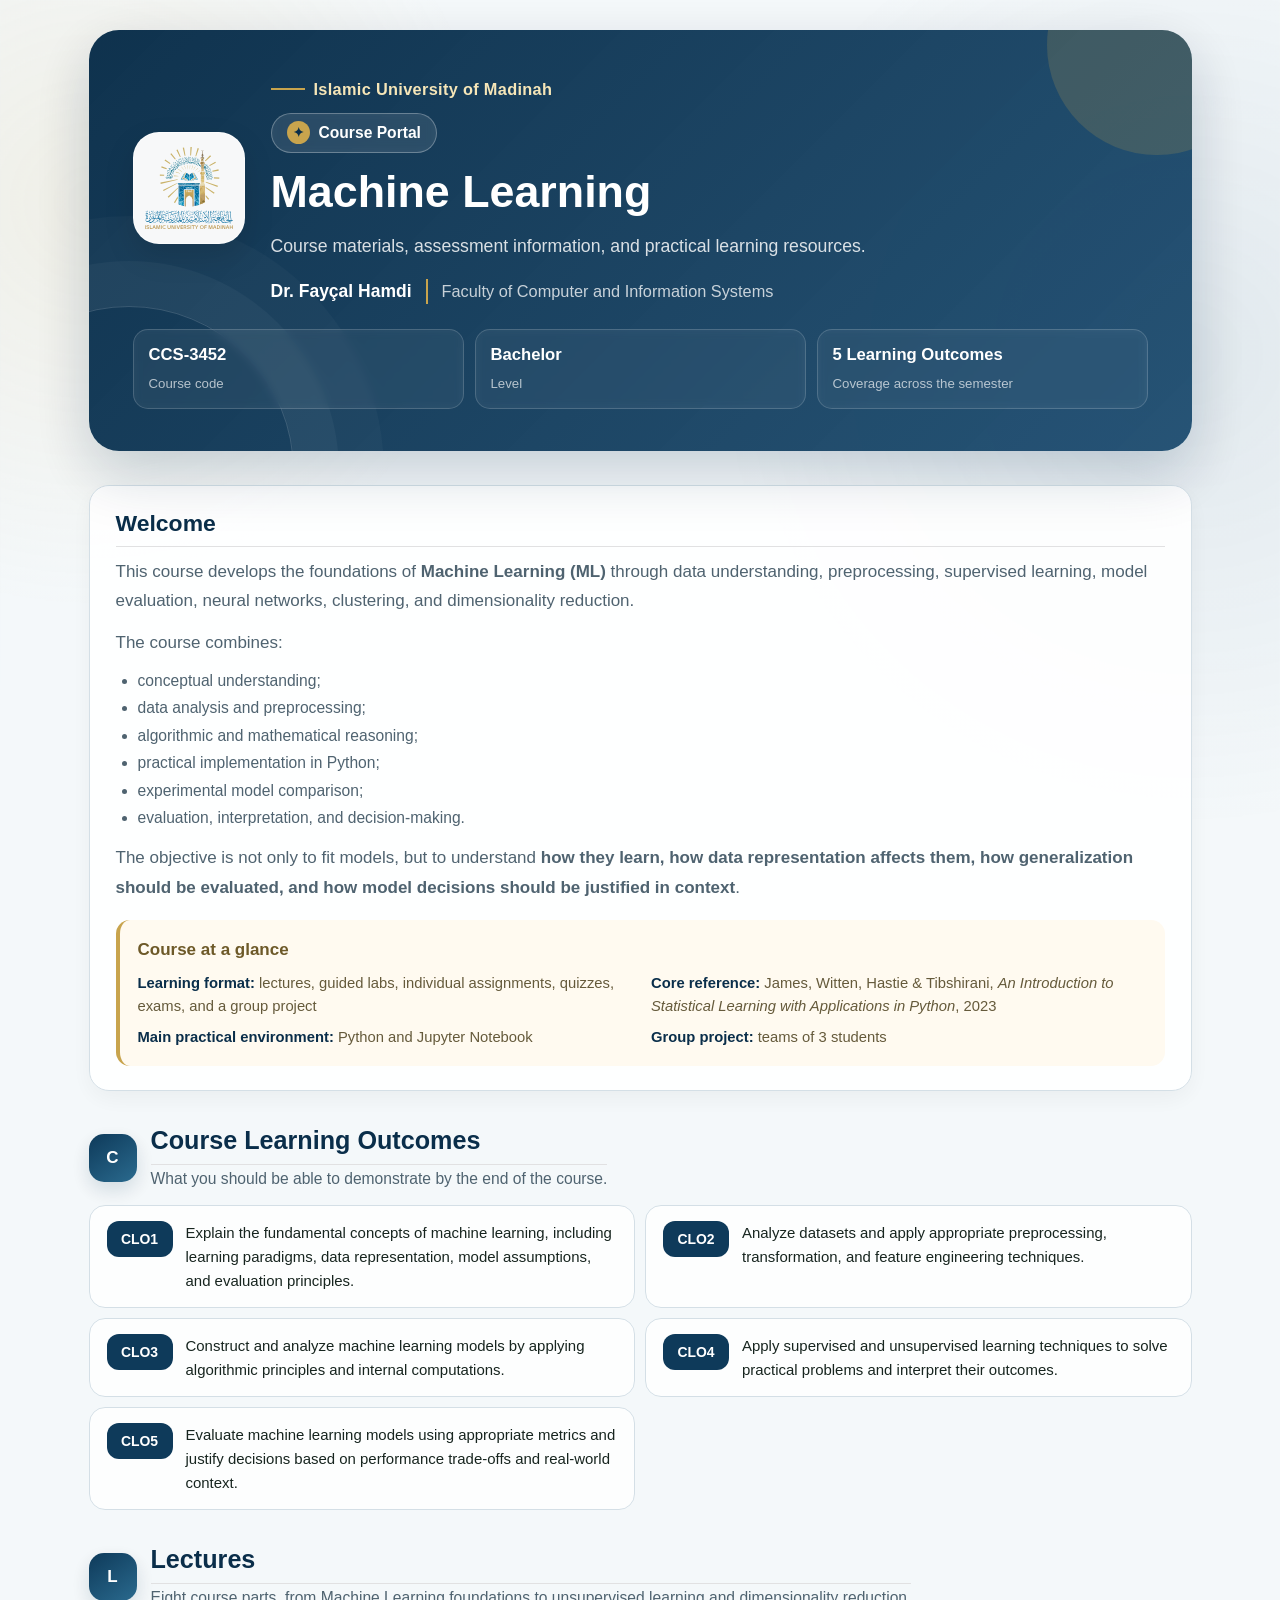
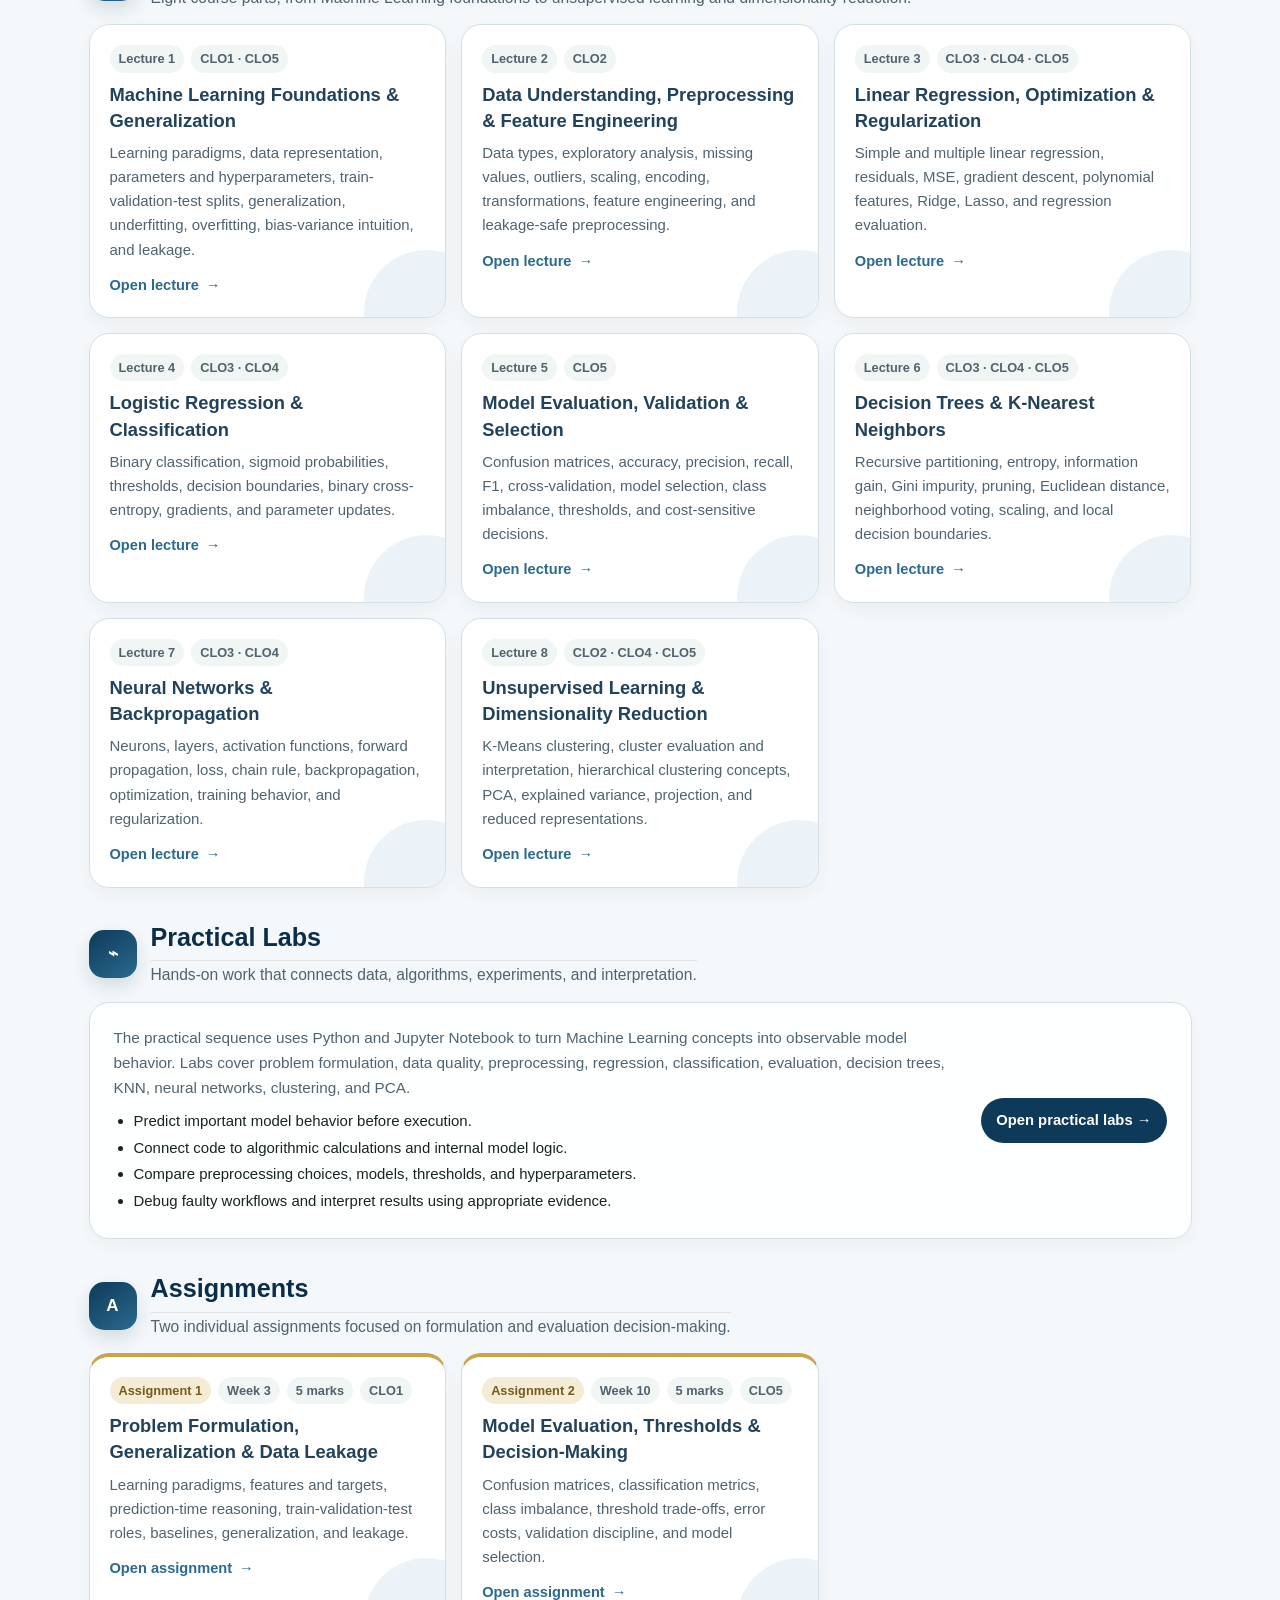
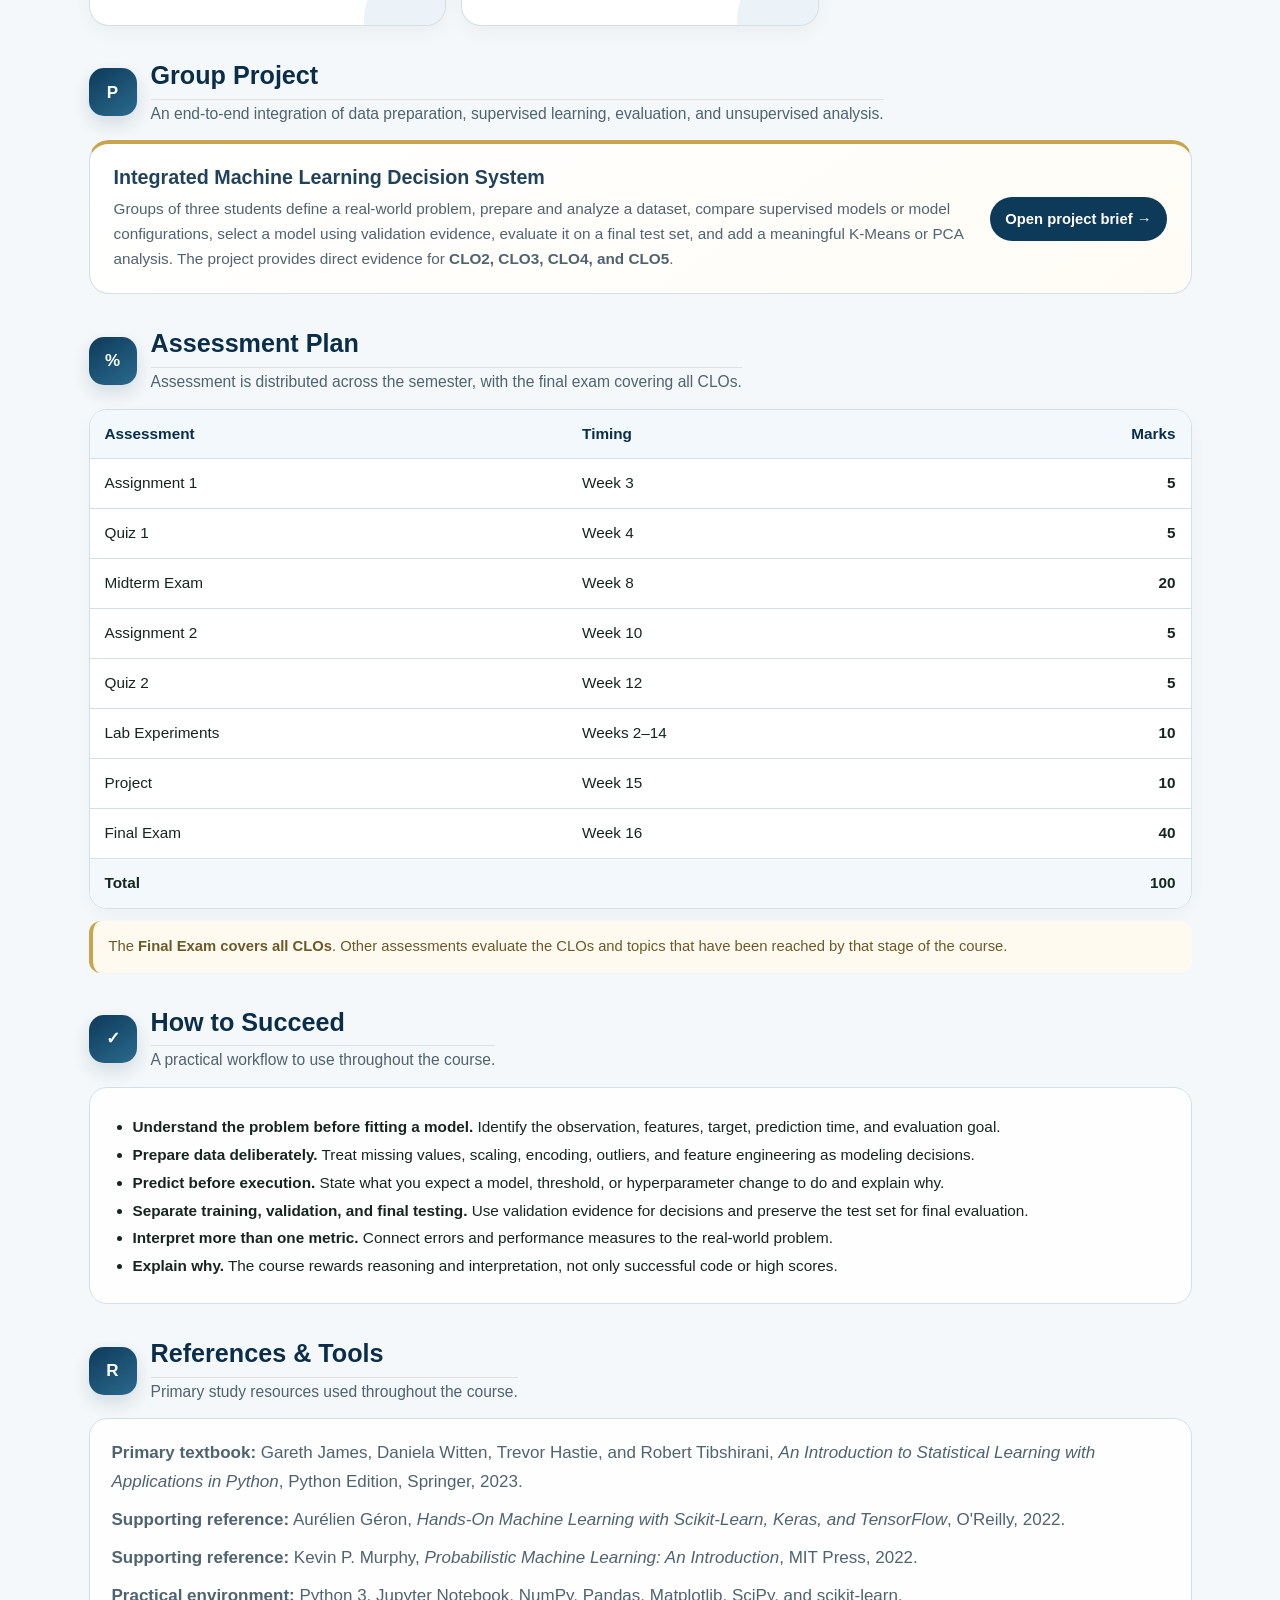
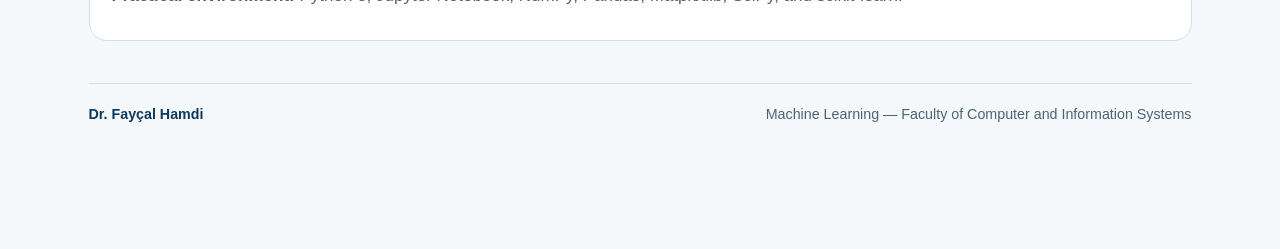
==== index.html @ 241c3770 "first commit" ====
<!DOCTYPE html>
<html xmlns="http://www.w3.org/1999/xhtml" lang="en" xml:lang="en" dir="ltr"><head>

<meta charset="utf-8">
<meta name="generator" content="quarto-1.9.38">

<meta name="viewport" content="width=device-width, initial-scale=1.0, user-scalable=yes">


<title>Machine Learning</title>
<style>
/* Default styles provided by pandoc.
** See https://pandoc.org/MANUAL.html#variables-for-html for config info.
*/
code{white-space: pre-wrap;}
span.smallcaps{font-variant: small-caps;}
div.columns{display: flex; gap: min(4vw, 1.5em);}
div.column{flex: auto; overflow-x: auto;}
div.hanging-indent{margin-left: 1.5em; text-indent: -1.5em;}
ul.task-list{list-style: none;}
ul.task-list li input[type="checkbox"] {
  width: 0.8em;
  margin: 0 0.8em 0.2em -1em; /* quarto-specific, see https://github.com/quarto-dev/quarto-cli/issues/4556 */ 
  vertical-align: middle;
}
</style>


<script src="index_files/libs/clipboard/clipboard.min.js"></script>
<script src="index_files/libs/quarto-html/quarto.js" type="module"></script>
<script src="index_files/libs/quarto-html/tabsets/tabsets.js" type="module"></script>
<script src="index_files/libs/quarto-html/popper.min.js"></script>
<script src="index_files/libs/quarto-html/tippy.umd.min.js"></script>
<link href="index_files/libs/quarto-html/tippy.css" rel="stylesheet">
<link href="index_files/libs/quarto-html/quarto-syntax-highlighting-15634bcf2e68342d4ad2dfa704d543f6.css" rel="stylesheet" id="quarto-text-highlighting-styles">
<script src="index_files/libs/bootstrap/bootstrap.min.js"></script>
<link href="index_files/libs/bootstrap/bootstrap-icons.css" rel="stylesheet">
<link href="index_files/libs/bootstrap/bootstrap-2244a62d8207ad721db1ea9f3e48a014.min.css" rel="stylesheet" append-hash="true" id="quarto-bootstrap" data-mode="light">
<style>html{ scroll-behavior: smooth; }</style>


</head>

<body class="quarto-light">

<div id="quarto-content" class="page-columns page-rows-contents page-layout-full">

<main class="content column-page" id="quarto-document-content">

<header id="title-block-header" class="quarto-title-block default">
<div class="quarto-title">
<h1 class="title">Machine Learning</h1>
</div>



<div class="quarto-title-meta column-page">

    
  
    
  </div>
  


</header>


<div class="iu-course">

  <header class="iu-hero">
    <div class="iu-hero__top">
      <div class="iu-logo-wrap">
        <img class="iu-logo" src="_style/iu_logo.svg" alt="Islamic University of Madinah logo">
      </div>

      <div>
        <div class="iu-eyebrow">Islamic University of Madinah</div>

        <div class="iu-course-type">
          <span class="iu-course-type__icon">✦</span>
          <span>Course Portal</span>
        </div>

        <h1>Machine Learning</h1>

        <p class="iu-hero__subtitle">
          Course materials, assessment information, and practical learning resources.
        </p>

        <div class="iu-instructor">
          <strong>Dr. Fayçal Hamdi</strong>
          <span>Faculty of Computer and Information Systems</span>
        </div>
      </div>
    </div>

    <div class="iu-page-meta-grid">
      <div class="iu-page-meta-card">
        <strong>CCS-3452</strong>
        <span>Course code</span>
      </div>
      <div class="iu-page-meta-card">
        <strong>Bachelor</strong>
        <span>Level</span>
      </div>
      <div class="iu-page-meta-card">
        <strong>5 Learning Outcomes</strong>
        <span>Coverage across the semester</span>
      </div>
    </div>
  </header>

  <section class="course-section">
    <div class="welcome-panel">
      <h2>Welcome</h2>

      <p>
        This course develops the foundations of <strong>Machine Learning (ML)</strong>
        through data understanding, preprocessing, supervised learning, model evaluation,
        neural networks, clustering, and dimensionality reduction.
      </p>

      <p>The course combines:</p>

      <ul>
        <li>conceptual understanding;</li>
        <li>data analysis and preprocessing;</li>
        <li>algorithmic and mathematical reasoning;</li>
        <li>practical implementation in Python;</li>
        <li>experimental model comparison;</li>
        <li>evaluation, interpretation, and decision-making.</li>
      </ul>

      <p>
        The objective is not only to fit models, but to understand
        <strong>how they learn, how data representation affects them, how generalization should be evaluated,
        and how model decisions should be justified in context</strong>.
      </p>

      <div class="course-glance">
        <div class="course-glance__title">Course at a glance</div>
        <div class="glance-grid">
          <div class="glance-item"><strong>Learning format:</strong> lectures, guided labs, individual assignments, quizzes, exams, and a group project</div>
          <div class="glance-item"><strong>Core reference:</strong> James, Witten, Hastie &amp; Tibshirani, <em>An Introduction to Statistical Learning with Applications in Python</em>, 2023</div>
          <div class="glance-item"><strong>Main practical environment:</strong> Python and Jupyter Notebook</div>
          <div class="glance-item"><strong>Group project:</strong> teams of 3 students</div>
        </div>
      </div>
    </div>
  </section>

  <section class="course-section">
    <div class="section-heading">
      <div class="section-icon">C</div>
      <div>
        <h2>Course Learning Outcomes</h2>
        <p>What you should be able to demonstrate by the end of the course.</p>
      </div>
    </div>

    <div class="clo-grid">
      <div class="clo-item">
        <div class="clo-badge">CLO1</div>
        <p>Explain the fundamental concepts of machine learning, including learning paradigms, data representation, model assumptions, and evaluation principles.</p>
      </div>

      <div class="clo-item">
        <div class="clo-badge">CLO2</div>
        <p>Analyze datasets and apply appropriate preprocessing, transformation, and feature engineering techniques.</p>
      </div>

      <div class="clo-item">
        <div class="clo-badge">CLO3</div>
        <p>Construct and analyze machine learning models by applying algorithmic principles and internal computations.</p>
      </div>

      <div class="clo-item">
        <div class="clo-badge">CLO4</div>
        <p>Apply supervised and unsupervised learning techniques to solve practical problems and interpret their outcomes.</p>
      </div>

      <div class="clo-item">
        <div class="clo-badge">CLO5</div>
        <p>Evaluate machine learning models using appropriate metrics and justify decisions based on performance trade-offs and real-world context.</p>
      </div>
    </div>
  </section>

  <section class="course-section">
    <div class="section-heading">
      <div class="section-icon">L</div>
      <div>
        <h2>Lectures</h2>
        <p>Eight course parts, from Machine Learning foundations to unsupervised learning and dimensionality reduction.</p>
      </div>
    </div>

    <div class="card-grid">
      <a class="link-card" href="lectures/lecture1_ml_foundations_generalization.pdf">
        <div class="link-card__meta">
          <span class="meta-pill">Lecture 1</span>
          <span class="meta-pill">CLO1 · CLO5</span>
        </div>
        <h3>Machine Learning Foundations &amp; Generalization</h3>
        <p>Learning paradigms, data representation, parameters and hyperparameters, train-validation-test splits, generalization, underfitting, overfitting, bias-variance intuition, and leakage.</p>
        <span class="link-card__action">Open lecture</span>
      </a>

      <a class="link-card" href="lectures/lecture2_ml_data_preprocessing_feature_engineering.pdf">
        <div class="link-card__meta">
          <span class="meta-pill">Lecture 2</span>
          <span class="meta-pill">CLO2</span>
        </div>
        <h3>Data Understanding, Preprocessing &amp; Feature Engineering</h3>
        <p>Data types, exploratory analysis, missing values, outliers, scaling, encoding, transformations, feature engineering, and leakage-safe preprocessing.</p>
        <span class="link-card__action">Open lecture</span>
      </a>

      <a class="link-card" href="lectures/lecture3_ml_linear_regression_optimization_regularization.pdf">
        <div class="link-card__meta">
          <span class="meta-pill">Lecture 3</span>
          <span class="meta-pill">CLO3 · CLO4 · CLO5</span>
        </div>
        <h3>Linear Regression, Optimization &amp; Regularization</h3>
        <p>Simple and multiple linear regression, residuals, MSE, gradient descent, polynomial features, Ridge, Lasso, and regression evaluation.</p>
        <span class="link-card__action">Open lecture</span>
      </a>

      <a class="link-card" href="lectures/lecture4_ml_logistic_regression_classification.pdf">
        <div class="link-card__meta">
          <span class="meta-pill">Lecture 4</span>
          <span class="meta-pill">CLO3 · CLO4</span>
        </div>
        <h3>Logistic Regression &amp; Classification</h3>
        <p>Binary classification, sigmoid probabilities, thresholds, decision boundaries, binary cross-entropy, gradients, and parameter updates.</p>
        <span class="link-card__action">Open lecture</span>
      </a>

      <a class="link-card" href="lectures/lecture5_ml_model_evaluation_validation_selection.pdf">
        <div class="link-card__meta">
          <span class="meta-pill">Lecture 5</span>
          <span class="meta-pill">CLO5</span>
        </div>
        <h3>Model Evaluation, Validation &amp; Selection</h3>
        <p>Confusion matrices, accuracy, precision, recall, F1, cross-validation, model selection, class imbalance, thresholds, and cost-sensitive decisions.</p>
        <span class="link-card__action">Open lecture</span>
      </a>

      <a class="link-card" href="lectures/lecture6_ml_decision_trees_knn.pdf">
        <div class="link-card__meta">
          <span class="meta-pill">Lecture 6</span>
          <span class="meta-pill">CLO3 · CLO4 · CLO5</span>
        </div>
        <h3>Decision Trees &amp; K-Nearest Neighbors</h3>
        <p>Recursive partitioning, entropy, information gain, Gini impurity, pruning, Euclidean distance, neighborhood voting, scaling, and local decision boundaries.</p>
        <span class="link-card__action">Open lecture</span>
      </a>

      <a class="link-card" href="lectures/lecture7_ml_neural_networks_backpropagation.pdf">
        <div class="link-card__meta">
          <span class="meta-pill">Lecture 7</span>
          <span class="meta-pill">CLO3 · CLO4</span>
        </div>
        <h3>Neural Networks &amp; Backpropagation</h3>
        <p>Neurons, layers, activation functions, forward propagation, loss, chain rule, backpropagation, optimization, training behavior, and regularization.</p>
        <span class="link-card__action">Open lecture</span>
      </a>

      <a class="link-card" href="lectures/lecture8_ml_unsupervised_learning_dimensionality_reduction.pdf">
        <div class="link-card__meta">
          <span class="meta-pill">Lecture 8</span>
          <span class="meta-pill">CLO2 · CLO4 · CLO5</span>
        </div>
        <h3>Unsupervised Learning &amp; Dimensionality Reduction</h3>
        <p>K-Means clustering, cluster evaluation and interpretation, hierarchical clustering concepts, PCA, explained variance, projection, and reduced representations.</p>
        <span class="link-card__action">Open lecture</span>
      </a>
    </div>
  </section>

  <section class="course-section">
    <div class="section-heading">
      <div class="section-icon">⌁</div>
      <div>
        <h2>Practical Labs</h2>
        <p>Hands-on work that connects data, algorithms, experiments, and interpretation.</p>
      </div>
    </div>

    <div class="labs-box">
      <div>
        <p>
          The practical sequence uses Python and Jupyter Notebook to turn Machine Learning concepts into
          observable model behavior. Labs cover problem formulation, data quality, preprocessing, regression,
          classification, evaluation, decision trees, KNN, neural networks, clustering, and PCA.
        </p>
        <ul>
          <li>Predict important model behavior before execution.</li>
          <li>Connect code to algorithmic calculations and internal model logic.</li>
          <li>Compare preprocessing choices, models, thresholds, and hyperparameters.</li>
          <li>Debug faulty workflows and interpret results using appropriate evidence.</li>
        </ul>
      </div>

      <a class="labs-button" href="labs/">Open practical labs →</a>
    </div>
  </section>

  <section class="course-section">
    <div class="section-heading">
      <div class="section-icon">A</div>
      <div>
        <h2>Assignments</h2>
        <p>Two individual assignments focused on formulation and evaluation decision-making.</p>
      </div>
    </div>

    <div class="card-grid">
      <a class="link-card link-card--gold" href="assignments/assignment1/">
        <div class="link-card__meta">
          <span class="meta-pill meta-pill--gold">Assignment 1</span>
          <span class="meta-pill">Week 3</span>
          <span class="meta-pill">5 marks</span>
          <span class="meta-pill">CLO1</span>
        </div>
        <h3>Problem Formulation, Generalization &amp; Data Leakage</h3>
        <p>Learning paradigms, features and targets, prediction-time reasoning, train-validation-test roles, baselines, generalization, and leakage.</p>
        <span class="link-card__action">Open assignment</span>
      </a>

      <a class="link-card link-card--gold" href="assignments/assignment2/">
        <div class="link-card__meta">
          <span class="meta-pill meta-pill--gold">Assignment 2</span>
          <span class="meta-pill">Week 10</span>
          <span class="meta-pill">5 marks</span>
          <span class="meta-pill">CLO5</span>
        </div>
        <h3>Model Evaluation, Thresholds &amp; Decision-Making</h3>
        <p>Confusion matrices, classification metrics, class imbalance, threshold trade-offs, error costs, validation discipline, and model selection.</p>
        <span class="link-card__action">Open assignment</span>
      </a>
    </div>
  </section>

  <section class="course-section">
    <div class="section-heading">
      <div class="section-icon">P</div>
      <div>
        <h2>Group Project</h2>
        <p>An end-to-end integration of data preparation, supervised learning, evaluation, and unsupervised analysis.</p>
      </div>
    </div>

    <div class="project-box">
      <div>
        <h3>Integrated Machine Learning Decision System</h3>
        <p>
          Groups of three students define a real-world problem, prepare and analyze a dataset,
          compare supervised models or model configurations, select a model using validation evidence,
          evaluate it on a final test set, and add a meaningful K-Means or PCA analysis.
          The project provides direct evidence for <strong>CLO2, CLO3, CLO4, and CLO5</strong>.
        </p>
      </div>

      <a class="project-button" href="project/">Open project brief →</a>
    </div>
  </section>

  <section class="course-section">
    <div class="section-heading">
      <div class="section-icon">%</div>
      <div>
        <h2>Assessment Plan</h2>
        <p>Assessment is distributed across the semester, with the final exam covering all CLOs.</p>
      </div>
    </div>

    <div class="assessment-wrap">
      <div class="assessment-scroll">
      
<table class="assessment-table caption-top table">
<thead>
<tr class="header">
<th data-quarto-table-cell-role="th">Assessment</th>
<th data-quarto-table-cell-role="th">Timing</th>
<th data-quarto-table-cell-role="th">Marks</th>
</tr>
</thead>
<tbody>
<tr class="odd">
<td>Assignment 1</td>
<td>Week 3</td>
<td>5</td>
</tr>
<tr class="even">
<td>Quiz 1</td>
<td>Week 4</td>
<td>5</td>
</tr>
<tr class="odd">
<td>Midterm Exam</td>
<td>Week 8</td>
<td>20</td>
</tr>
<tr class="even">
<td>Assignment 2</td>
<td>Week 10</td>
<td>5</td>
</tr>
<tr class="odd">
<td>Quiz 2</td>
<td>Week 12</td>
<td>5</td>
</tr>
<tr class="even">
<td>Lab Experiments</td>
<td>Weeks 2–14</td>
<td>10</td>
</tr>
<tr class="odd">
<td>Project</td>
<td>Week 15</td>
<td>10</td>
</tr>
<tr class="even">
<td>Final Exam</td>
<td>Week 16</td>
<td>40</td>
</tr>
<tr class="odd">
<td><strong>Total</strong></td>
<td></td>
<td><strong>100</strong></td>
</tr>
</tbody>
</table>

      </div>
    </div>

    <div class="note-strip">
      The <strong>Final Exam covers all CLOs</strong>. Other assessments evaluate the CLOs and
      topics that have been reached by that stage of the course.
    </div>
  </section>

  <section class="course-section">
    <div class="section-heading">
      <div class="section-icon">✓</div>
      <div>
        <h2>How to Succeed</h2>
        <p>A practical workflow to use throughout the course.</p>
      </div>
    </div>

    <div class="simple-panel">
      <ul>
        <li><strong>Understand the problem before fitting a model.</strong> Identify the observation, features, target, prediction time, and evaluation goal.</li>
        <li><strong>Prepare data deliberately.</strong> Treat missing values, scaling, encoding, outliers, and feature engineering as modeling decisions.</li>
        <li><strong>Predict before execution.</strong> State what you expect a model, threshold, or hyperparameter change to do and explain why.</li>
        <li><strong>Separate training, validation, and final testing.</strong> Use validation evidence for decisions and preserve the test set for final evaluation.</li>
        <li><strong>Interpret more than one metric.</strong> Connect errors and performance measures to the real-world problem.</li>
        <li><strong>Explain why.</strong> The course rewards reasoning and interpretation, not only successful code or high scores.</li>
      </ul>
    </div>
  </section>

  <section class="course-section">
    <div class="section-heading">
      <div class="section-icon">R</div>
      <div>
        <h2>References &amp; Tools</h2>
        <p>Primary study resources used throughout the course.</p>
      </div>
    </div>

    <div class="simple-panel">
      <p>
        <strong>Primary textbook:</strong> Gareth James, Daniela Witten, Trevor Hastie, and Robert Tibshirani,
        <em>An Introduction to Statistical Learning with Applications in Python</em>,
        Python Edition, Springer, 2023.
      </p>

      <p>
        <strong>Supporting reference:</strong> Aurélien Géron,
        <em>Hands-On Machine Learning with Scikit-Learn, Keras, and TensorFlow</em>,
        O'Reilly, 2022.
      </p>

      <p>
        <strong>Supporting reference:</strong> Kevin P. Murphy,
        <em>Probabilistic Machine Learning: An Introduction</em>,
        MIT Press, 2022.
      </p>

      <p>
        <strong>Practical environment:</strong> Python 3, Jupyter Notebook, NumPy, Pandas,
        Matplotlib, SciPy, and scikit-learn.
      </p>
    </div>
  </section>

  <footer class="iu-footer">
    <div class="iu-footer__main">
      <span><strong>Dr. Fayçal Hamdi</strong></span>
      <span>Machine Learning — Faculty of Computer and Information Systems</span>
    </div>
  </footer>

</div>

</main>
<!-- /main column -->
<script id="quarto-html-after-body" type="application/javascript">
  window.document.addEventListener("DOMContentLoaded", function (event) {
    const isCodeAnnotation = (el) => {
      for (const clz of el.classList) {
        if (clz.startsWith('code-annotation-')) {                     
          return true;
        }
      }
      return false;
    }
    const onCopySuccess = function(e) {
      // button target
      const button = e.trigger;
      // don't keep focus
      button.blur();
      // flash "checked"
      button.classList.add('code-copy-button-checked');
      var currentTitle = button.getAttribute("title");
      button.setAttribute("title", "Copied!");
      let tooltip;
      if (window.bootstrap) {
        button.setAttribute("data-bs-toggle", "tooltip");
        button.setAttribute("data-bs-placement", "left");
        button.setAttribute("data-bs-title", "Copied!");
        tooltip = new bootstrap.Tooltip(button, 
          { trigger: "manual", 
            customClass: "code-copy-button-tooltip",
            offset: [0, -8]});
        tooltip.show();    
      }
      setTimeout(function() {
        if (tooltip) {
          tooltip.hide();
          button.removeAttribute("data-bs-title");
          button.removeAttribute("data-bs-toggle");
          button.removeAttribute("data-bs-placement");
        }
        button.setAttribute("title", currentTitle);
        button.classList.remove('code-copy-button-checked');
      }, 1000);
      // clear code selection
      e.clearSelection();
    }
    const getTextToCopy = function(trigger) {
      const outerScaffold = trigger.parentElement.cloneNode(true);
      const codeEl = outerScaffold.querySelector('code');
      for (const childEl of codeEl.children) {
        if (isCodeAnnotation(childEl)) {
          childEl.remove();
        }
      }
      return codeEl.innerText;
    }
    const clipboard = new window.ClipboardJS('.code-copy-button:not([data-in-quarto-modal])', {
      text: getTextToCopy
    });
    clipboard.on('success', onCopySuccess);
    if (window.document.getElementById('quarto-embedded-source-code-modal')) {
      const clipboardModal = new window.ClipboardJS('.code-copy-button[data-in-quarto-modal]', {
        text: getTextToCopy,
        container: window.document.getElementById('quarto-embedded-source-code-modal')
      });
      clipboardModal.on('success', onCopySuccess);
    }
      var localhostRegex = new RegExp(/^(?:http|https):\/\/localhost\:?[0-9]*\//);
      var mailtoRegex = new RegExp(/^mailto:/);
        var filterRegex = new RegExp('/' + window.location.host + '/');
      var isInternal = (href) => {
          return filterRegex.test(href) || localhostRegex.test(href) || mailtoRegex.test(href);
      }
      // Inspect non-navigation links and adorn them if external
     var links = window.document.querySelectorAll('a[href]:not(.nav-link):not(.navbar-brand):not(.toc-action):not(.sidebar-link):not(.sidebar-item-toggle):not(.pagination-link):not(.no-external):not([aria-hidden]):not(.dropdown-item):not(.quarto-navigation-tool):not(.about-link)');
      for (var i=0; i<links.length; i++) {
        const link = links[i];
        if (!isInternal(link.href)) {
          // undo the damage that might have been done by quarto-nav.js in the case of
          // links that we want to consider external
          if (link.dataset.originalHref !== undefined) {
            link.href = link.dataset.originalHref;
          }
        }
      }
    function tippyHover(el, contentFn, onTriggerFn, onUntriggerFn) {
      const config = {
        allowHTML: true,
        maxWidth: 500,
        delay: 100,
        arrow: false,
        appendTo: function(el) {
            return el.parentElement;
        },
        interactive: true,
        interactiveBorder: 10,
        theme: 'quarto',
        placement: 'bottom-start',
      };
      if (contentFn) {
        config.content = contentFn;
      }
      if (onTriggerFn) {
        config.onTrigger = onTriggerFn;
      }
      if (onUntriggerFn) {
        config.onUntrigger = onUntriggerFn;
      }
      window.tippy(el, config); 
    }
    const noterefs = window.document.querySelectorAll('a[role="doc-noteref"]');
    for (var i=0; i<noterefs.length; i++) {
      const ref = noterefs[i];
      tippyHover(ref, function() {
        // use id or data attribute instead here
        let href = ref.getAttribute('data-footnote-href') || ref.getAttribute('href');
        try { href = new URL(href).hash; } catch {}
        const id = href.replace(/^#\/?/, "");
        const note = window.document.getElementById(id);
        if (note) {
          return note.innerHTML;
        } else {
          return "";
        }
      });
    }
    const xrefs = window.document.querySelectorAll('a.quarto-xref');
    const processXRef = (id, note) => {
      // Strip column container classes
      const stripColumnClz = (el) => {
        el.classList.remove("page-full", "page-columns");
        if (el.children) {
          for (const child of el.children) {
            stripColumnClz(child);
          }
        }
      }
      stripColumnClz(note)
      if (id === null || id.startsWith('sec-')) {
        // Special case sections, only their first couple elements
        const container = document.createElement("div");
        if (note.children && note.children.length > 2) {
          container.appendChild(note.children[0].cloneNode(true));
          for (let i = 1; i < note.children.length; i++) {
            const child = note.children[i];
            if (child.tagName === "P" && child.innerText === "") {
              continue;
            } else {
              container.appendChild(child.cloneNode(true));
              break;
            }
          }
          if (window.Quarto?.typesetMath) {
            window.Quarto.typesetMath(container);
          }
          return container.innerHTML
        } else {
          if (window.Quarto?.typesetMath) {
            window.Quarto.typesetMath(note);
          }
          return note.innerHTML;
        }
      } else {
        // Remove any anchor links if they are present
        const anchorLink = note.querySelector('a.anchorjs-link');
        if (anchorLink) {
          anchorLink.remove();
        }
        if (window.Quarto?.typesetMath) {
          window.Quarto.typesetMath(note);
        }
        if (note.classList.contains("callout")) {
          return note.outerHTML;
        } else {
          return note.innerHTML;
        }
      }
    }
    for (var i=0; i<xrefs.length; i++) {
      const xref = xrefs[i];
      tippyHover(xref, undefined, function(instance) {
        instance.disable();
        let url = xref.getAttribute('href');
        let hash = undefined; 
        if (url.startsWith('#')) {
          hash = url;
        } else {
          try { hash = new URL(url).hash; } catch {}
        }
        if (hash) {
          const id = hash.replace(/^#\/?/, "");
          const note = window.document.getElementById(id);
          if (note !== null) {
            try {
              const html = processXRef(id, note.cloneNode(true));
              instance.setContent(html);
            } finally {
              instance.enable();
              instance.show();
            }
          } else {
            // See if we can fetch this
            fetch(url.split('#')[0])
            .then(res => res.text())
            .then(html => {
              const parser = new DOMParser();
              const htmlDoc = parser.parseFromString(html, "text/html");
              const note = htmlDoc.getElementById(id);
              if (note !== null) {
                const html = processXRef(id, note);
                instance.setContent(html);
              } 
            }).finally(() => {
              instance.enable();
              instance.show();
            });
          }
        } else {
          // See if we can fetch a full url (with no hash to target)
          // This is a special case and we should probably do some content thinning / targeting
          fetch(url)
          .then(res => res.text())
          .then(html => {
            const parser = new DOMParser();
            const htmlDoc = parser.parseFromString(html, "text/html");
            const note = htmlDoc.querySelector('main.content');
            if (note !== null) {
              // This should only happen for chapter cross references
              // (since there is no id in the URL)
              // remove the first header
              if (note.children.length > 0 && note.children[0].tagName === "HEADER") {
                note.children[0].remove();
              }
              const html = processXRef(null, note);
              instance.setContent(html);
            } 
          }).finally(() => {
            instance.enable();
            instance.show();
          });
        }
      }, function(instance) {
      });
    }
        let selectedAnnoteEl;
        const selectorForAnnotation = ( cell, annotation) => {
          let cellAttr = 'data-code-cell="' + cell + '"';
          let lineAttr = 'data-code-annotation="' +  annotation + '"';
          const selector = 'span[' + cellAttr + '][' + lineAttr + ']';
          return selector;
        }
        const selectCodeLines = (annoteEl) => {
          const doc = window.document;
          const targetCell = annoteEl.getAttribute("data-target-cell");
          const targetAnnotation = annoteEl.getAttribute("data-target-annotation");
          const annoteSpan = window.document.querySelector(selectorForAnnotation(targetCell, targetAnnotation));
          const lines = annoteSpan.getAttribute("data-code-lines").split(",");
          const lineIds = lines.map((line) => {
            return targetCell + "-" + line;
          })
          let top = null;
          let height = null;
          let parent = null;
          if (lineIds.length > 0) {
              //compute the position of the single el (top and bottom and make a div)
              const el = window.document.getElementById(lineIds[0]);
              top = el.offsetTop;
              height = el.offsetHeight;
              parent = el.parentElement.parentElement;
            if (lineIds.length > 1) {
              const lastEl = window.document.getElementById(lineIds[lineIds.length - 1]);
              const bottom = lastEl.offsetTop + lastEl.offsetHeight;
              height = bottom - top;
            }
            if (top !== null && height !== null && parent !== null) {
              // cook up a div (if necessary) and position it 
              let div = window.document.getElementById("code-annotation-line-highlight");
              if (div === null) {
                div = window.document.createElement("div");
                div.setAttribute("id", "code-annotation-line-highlight");
                div.style.position = 'absolute';
                parent.appendChild(div);
              }
              div.style.top = top - 2 + "px";
              div.style.height = height + 4 + "px";
              div.style.left = 0;
              let gutterDiv = window.document.getElementById("code-annotation-line-highlight-gutter");
              if (gutterDiv === null) {
                gutterDiv = window.document.createElement("div");
                gutterDiv.setAttribute("id", "code-annotation-line-highlight-gutter");
                gutterDiv.style.position = 'absolute';
                const codeCell = window.document.getElementById(targetCell);
                const gutter = codeCell.querySelector('.code-annotation-gutter');
                gutter.appendChild(gutterDiv);
              }
              gutterDiv.style.top = top - 2 + "px";
              gutterDiv.style.height = height + 4 + "px";
            }
            selectedAnnoteEl = annoteEl;
          }
        };
        const unselectCodeLines = () => {
          const elementsIds = ["code-annotation-line-highlight", "code-annotation-line-highlight-gutter"];
          elementsIds.forEach((elId) => {
            const div = window.document.getElementById(elId);
            if (div) {
              div.remove();
            }
          });
          selectedAnnoteEl = undefined;
        };
          // Handle positioning of the toggle
      window.addEventListener(
        "resize",
        throttle(() => {
          elRect = undefined;
          if (selectedAnnoteEl) {
            selectCodeLines(selectedAnnoteEl);
          }
        }, 10)
      );
      function throttle(fn, ms) {
      let throttle = false;
      let timer;
        return (...args) => {
          if(!throttle) { // first call gets through
              fn.apply(this, args);
              throttle = true;
          } else { // all the others get throttled
              if(timer) clearTimeout(timer); // cancel #2
              timer = setTimeout(() => {
                fn.apply(this, args);
                timer = throttle = false;
              }, ms);
          }
        };
      }
        // Attach click handler to the DT
        const annoteDls = window.document.querySelectorAll('dt[data-target-cell]');
        for (const annoteDlNode of annoteDls) {
          annoteDlNode.addEventListener('click', (event) => {
            const clickedEl = event.target;
            if (clickedEl !== selectedAnnoteEl) {
              unselectCodeLines();
              const activeEl = window.document.querySelector('dt[data-target-cell].code-annotation-active');
              if (activeEl) {
                activeEl.classList.remove('code-annotation-active');
              }
              selectCodeLines(clickedEl);
              clickedEl.classList.add('code-annotation-active');
            } else {
              // Unselect the line
              unselectCodeLines();
              clickedEl.classList.remove('code-annotation-active');
            }
          });
        }
    const findCites = (el) => {
      const parentEl = el.parentElement;
      if (parentEl) {
        const cites = parentEl.dataset.cites;
        if (cites) {
          return {
            el,
            cites: cites.split(' ')
          };
        } else {
          return findCites(el.parentElement)
        }
      } else {
        return undefined;
      }
    };
    var bibliorefs = window.document.querySelectorAll('a[role="doc-biblioref"]');
    for (var i=0; i<bibliorefs.length; i++) {
      const ref = bibliorefs[i];
      const citeInfo = findCites(ref);
      if (citeInfo) {
        tippyHover(citeInfo.el, function() {
          var popup = window.document.createElement('div');
          citeInfo.cites.forEach(function(cite) {
            var citeDiv = window.document.createElement('div');
            citeDiv.classList.add('hanging-indent');
            citeDiv.classList.add('csl-entry');
            var biblioDiv = window.document.getElementById('ref-' + cite);
            if (biblioDiv) {
              citeDiv.innerHTML = biblioDiv.innerHTML;
            }
            popup.appendChild(citeDiv);
          });
          return popup.innerHTML;
        });
      }
    }
  });
  </script>
</div> <!-- /content -->




<script src="index_files/libs/quarto-html/zenscroll-min.js"></script>
</body></html>
---- index_files/libs/quarto-html/tippy.css ----
.tippy-box[data-animation=fade][data-state=hidden]{opacity:0}[data-tippy-root]{max-width:calc(100vw - 10px)}.tippy-box{position:relative;background-color:#333;color:#fff;border-radius:4px;font-size:14px;line-height:1.4;white-space:normal;outline:0;transition-property:transform,visibility,opacity}.tippy-box[data-placement^=top]>.tippy-arrow{bottom:0}.tippy-box[data-placement^=top]>.tippy-arrow:before{bottom:-7px;left:0;border-width:8px 8px 0;border-top-color:initial;transform-origin:center top}.tippy-box[data-placement^=bottom]>.tippy-arrow{top:0}.tippy-box[data-placement^=bottom]>.tippy-arrow:before{top:-7px;left:0;border-width:0 8px 8px;border-bottom-color:initial;transform-origin:center bottom}.tippy-box[data-placement^=left]>.tippy-arrow{right:0}.tippy-box[data-placement^=left]>.tippy-arrow:before{border-width:8px 0 8px 8px;border-left-color:initial;right:-7px;transform-origin:center left}.tippy-box[data-placement^=right]>.tippy-arrow{left:0}.tippy-box[data-placement^=right]>.tippy-arrow:before{left:-7px;border-width:8px 8px 8px 0;border-right-color:initial;transform-origin:center right}.tippy-box[data-inertia][data-state=visible]{transition-timing-function:cubic-bezier(.54,1.5,.38,1.11)}.tippy-arrow{width:16px;height:16px;color:#333}.tippy-arrow:before{content:"";position:absolute;border-color:transparent;border-style:solid}.tippy-content{position:relative;padding:5px 9px;z-index:1}
---- index_files/libs/quarto-html/quarto-syntax-highlighting-15634bcf2e68342d4ad2dfa704d543f6.css ----
/* quarto syntax highlight colors */
:root {
  --quarto-hl-ot-color: #003B4F;
  --quarto-hl-at-color: #657422;
  --quarto-hl-ss-color: #20794D;
  --quarto-hl-an-color: #5E5E5E;
  --quarto-hl-fu-color: #4758AB;
  --quarto-hl-st-color: #20794D;
  --quarto-hl-cf-color: #003B4F;
  --quarto-hl-op-color: #5E5E5E;
  --quarto-hl-er-color: #AD0000;
  --quarto-hl-bn-color: #AD0000;
  --quarto-hl-al-color: #AD0000;
  --quarto-hl-va-color: #111111;
  --quarto-hl-bu-color: inherit;
  --quarto-hl-ex-color: inherit;
  --quarto-hl-pp-color: #AD0000;
  --quarto-hl-in-color: #5E5E5E;
  --quarto-hl-vs-color: #20794D;
  --quarto-hl-wa-color: #5E5E5E;
  --quarto-hl-do-color: #5E5E5E;
  --quarto-hl-im-color: #00769E;
  --quarto-hl-ch-color: #20794D;
  --quarto-hl-dt-color: #AD0000;
  --quarto-hl-fl-color: #AD0000;
  --quarto-hl-co-color: #5E5E5E;
  --quarto-hl-cv-color: #5E5E5E;
  --quarto-hl-cn-color: #8f5902;
  --quarto-hl-sc-color: #5E5E5E;
  --quarto-hl-dv-color: #AD0000;
  --quarto-hl-kw-color: #003B4F;
}

/* other quarto variables */
:root {
  --quarto-font-monospace: SFMono-Regular, Menlo, Monaco, Consolas, "Liberation Mono", "Courier New", monospace;
}

/* syntax highlight based on Pandoc's rules */
pre > code.sourceCode > span {
  color: #003B4F;
}

code.sourceCode > span {
  color: #003B4F;
}

div.sourceCode,
div.sourceCode pre.sourceCode {
  color: #003B4F;
}

/* Normal */
code span {
  color: #003B4F;
}

/* Alert */
code span.al {
  color: #AD0000;
  font-style: inherit;
}

/* Annotation */
code span.an {
  color: #5E5E5E;
  font-style: inherit;
}

/* Attribute */
code span.at {
  color: #657422;
  font-style: inherit;
}

/* BaseN */
code span.bn {
  color: #AD0000;
  font-style: inherit;
}

/* BuiltIn */
code span.bu {
  font-style: inherit;
}

/* ControlFlow */
code span.cf {
  color: #003B4F;
  font-weight: bold;
  font-style: inherit;
}

/* Char */
code span.ch {
  color: #20794D;
  font-style: inherit;
}

/* Constant */
code span.cn {
  color: #8f5902;
  font-style: inherit;
}

/* Comment */
code span.co {
  color: #5E5E5E;
  font-style: inherit;
}

/* CommentVar */
code span.cv {
  color: #5E5E5E;
  font-style: italic;
}

/* Documentation */
code span.do {
  color: #5E5E5E;
  font-style: italic;
}

/* DataType */
code span.dt {
  color: #AD0000;
  font-style: inherit;
}

/* DecVal */
code span.dv {
  color: #AD0000;
  font-style: inherit;
}

/* Error */
code span.er {
  color: #AD0000;
  font-style: inherit;
}

/* Extension */
code span.ex {
  font-style: inherit;
}

/* Float */
code span.fl {
  color: #AD0000;
  font-style: inherit;
}

/* Function */
code span.fu {
  color: #4758AB;
  font-style: inherit;
}

/* Import */
code span.im {
  color: #00769E;
  font-style: inherit;
}

/* Information */
code span.in {
  color: #5E5E5E;
  font-style: inherit;
}

/* Keyword */
code span.kw {
  color: #003B4F;
  font-weight: bold;
  font-style: inherit;
}

/* Operator */
code span.op {
  color: #5E5E5E;
  font-style: inherit;
}

/* Other */
code span.ot {
  color: #003B4F;
  font-style: inherit;
}

/* Preprocessor */
code span.pp {
  color: #AD0000;
  font-style: inherit;
}

/* SpecialChar */
code span.sc {
  color: #5E5E5E;
  font-style: inherit;
}

/* SpecialString */
code span.ss {
  color: #20794D;
  font-style: inherit;
}

/* String */
code span.st {
  color: #20794D;
  font-style: inherit;
}

/* Variable */
code span.va {
  color: #111111;
  font-style: inherit;
}

/* VerbatimString */
code span.vs {
  color: #20794D;
  font-style: inherit;
}

/* Warning */
code span.wa {
  color: #5E5E5E;
  font-style: italic;
}

.prevent-inlining {
  content: "</";
}

/*# sourceMappingURL=f23921c56f73e400b49028c9186a1aa0.css.map */
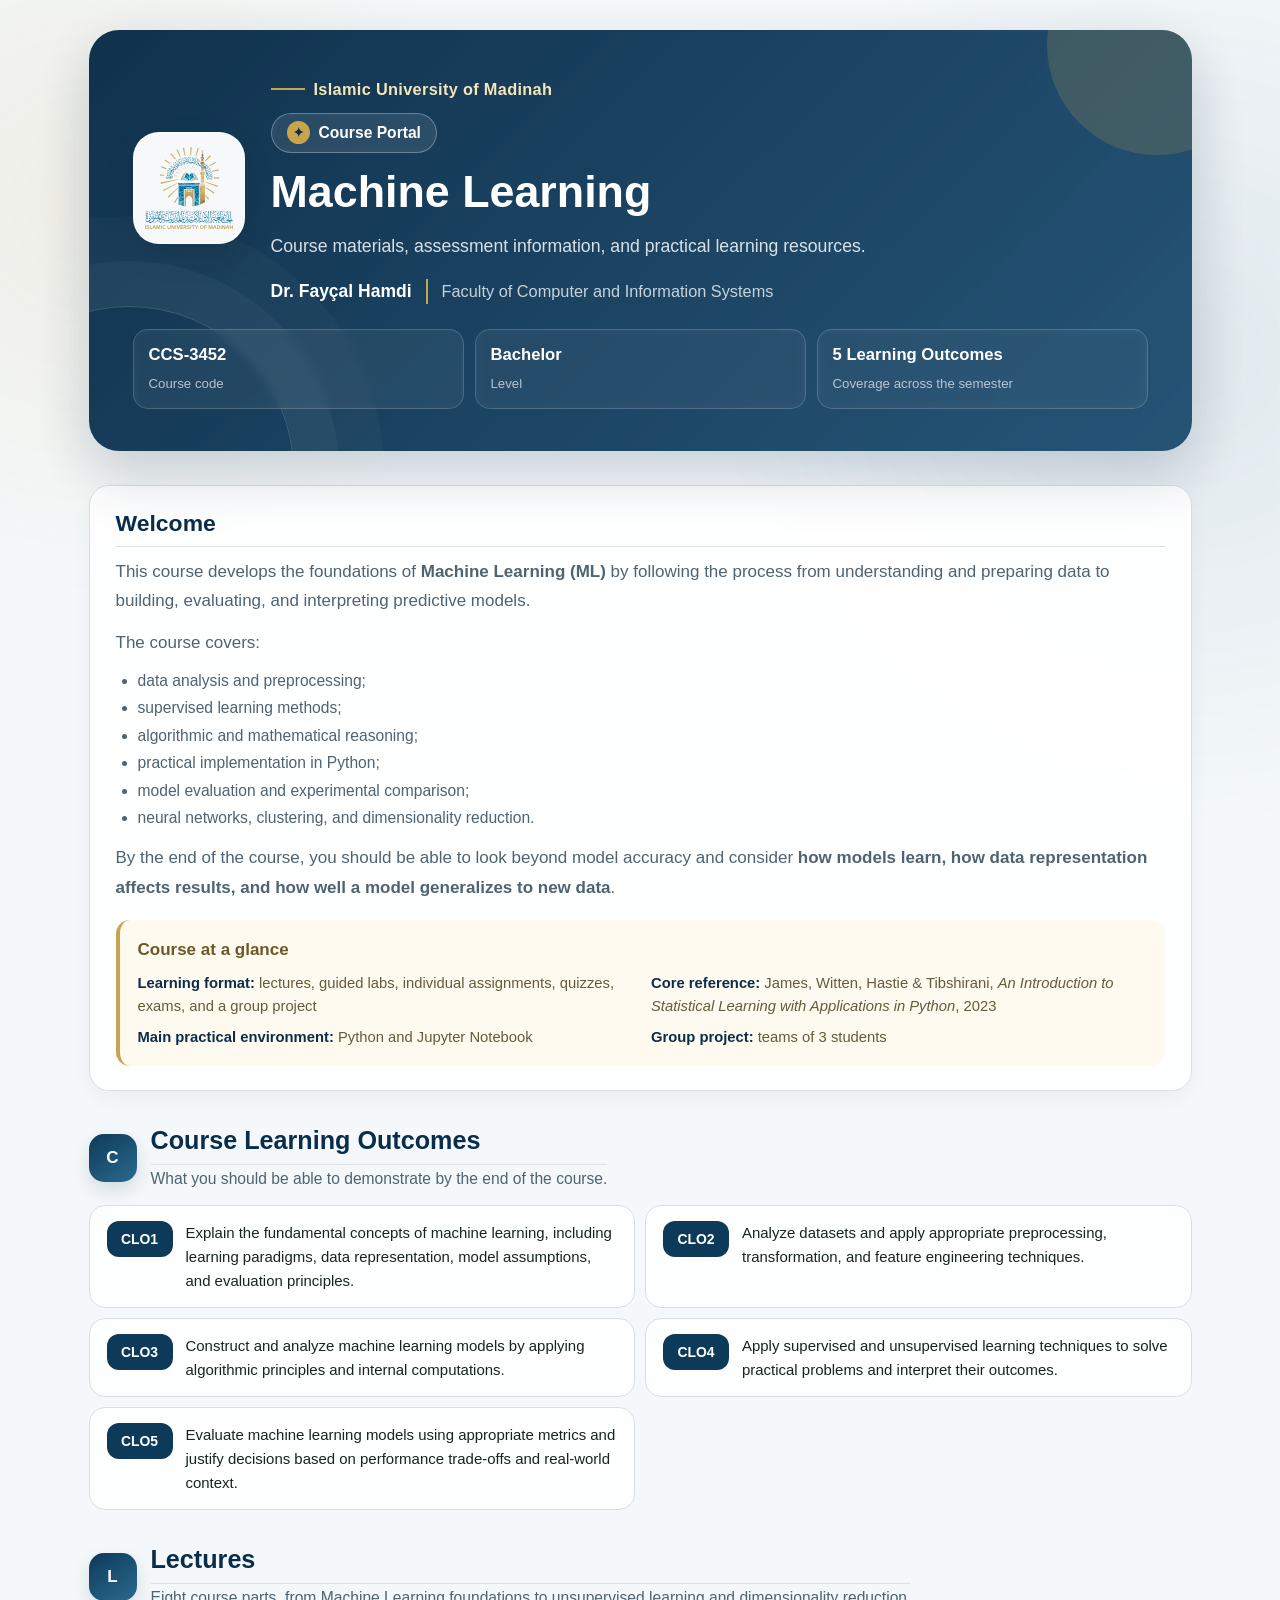
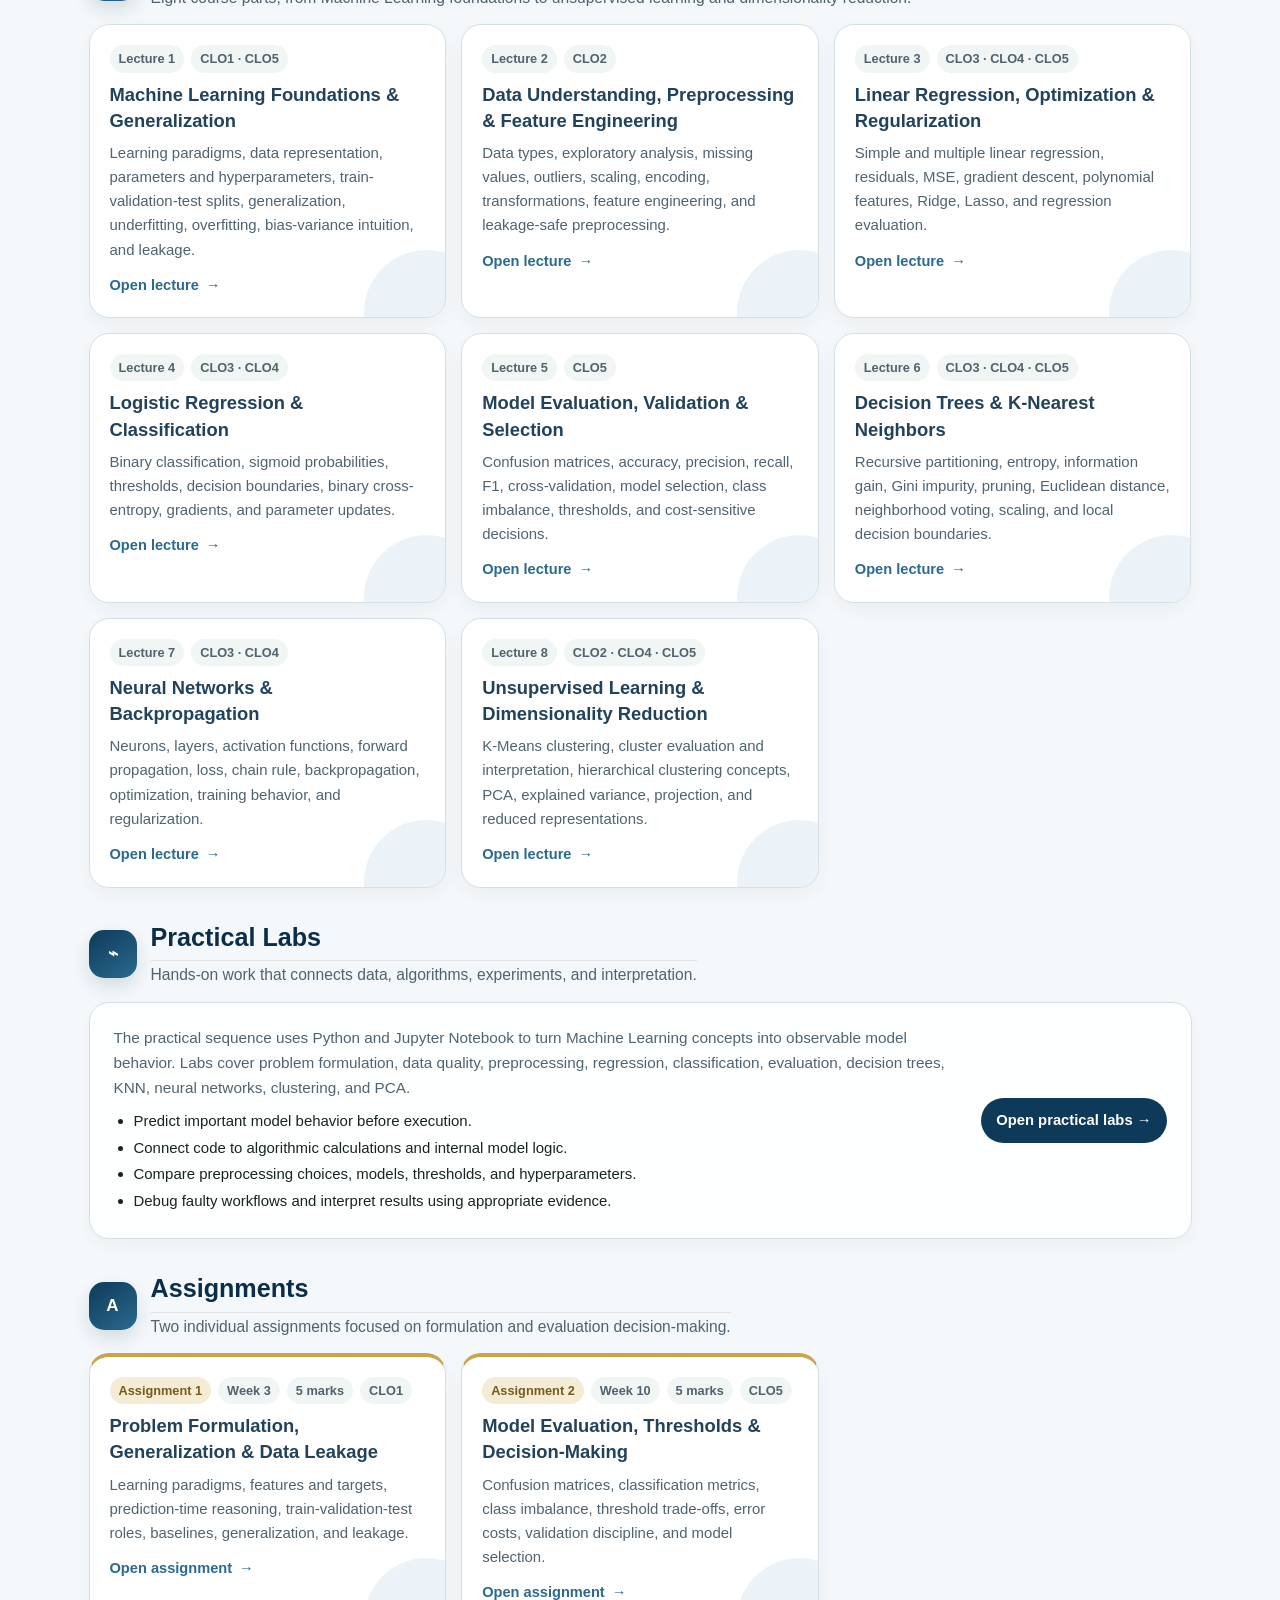
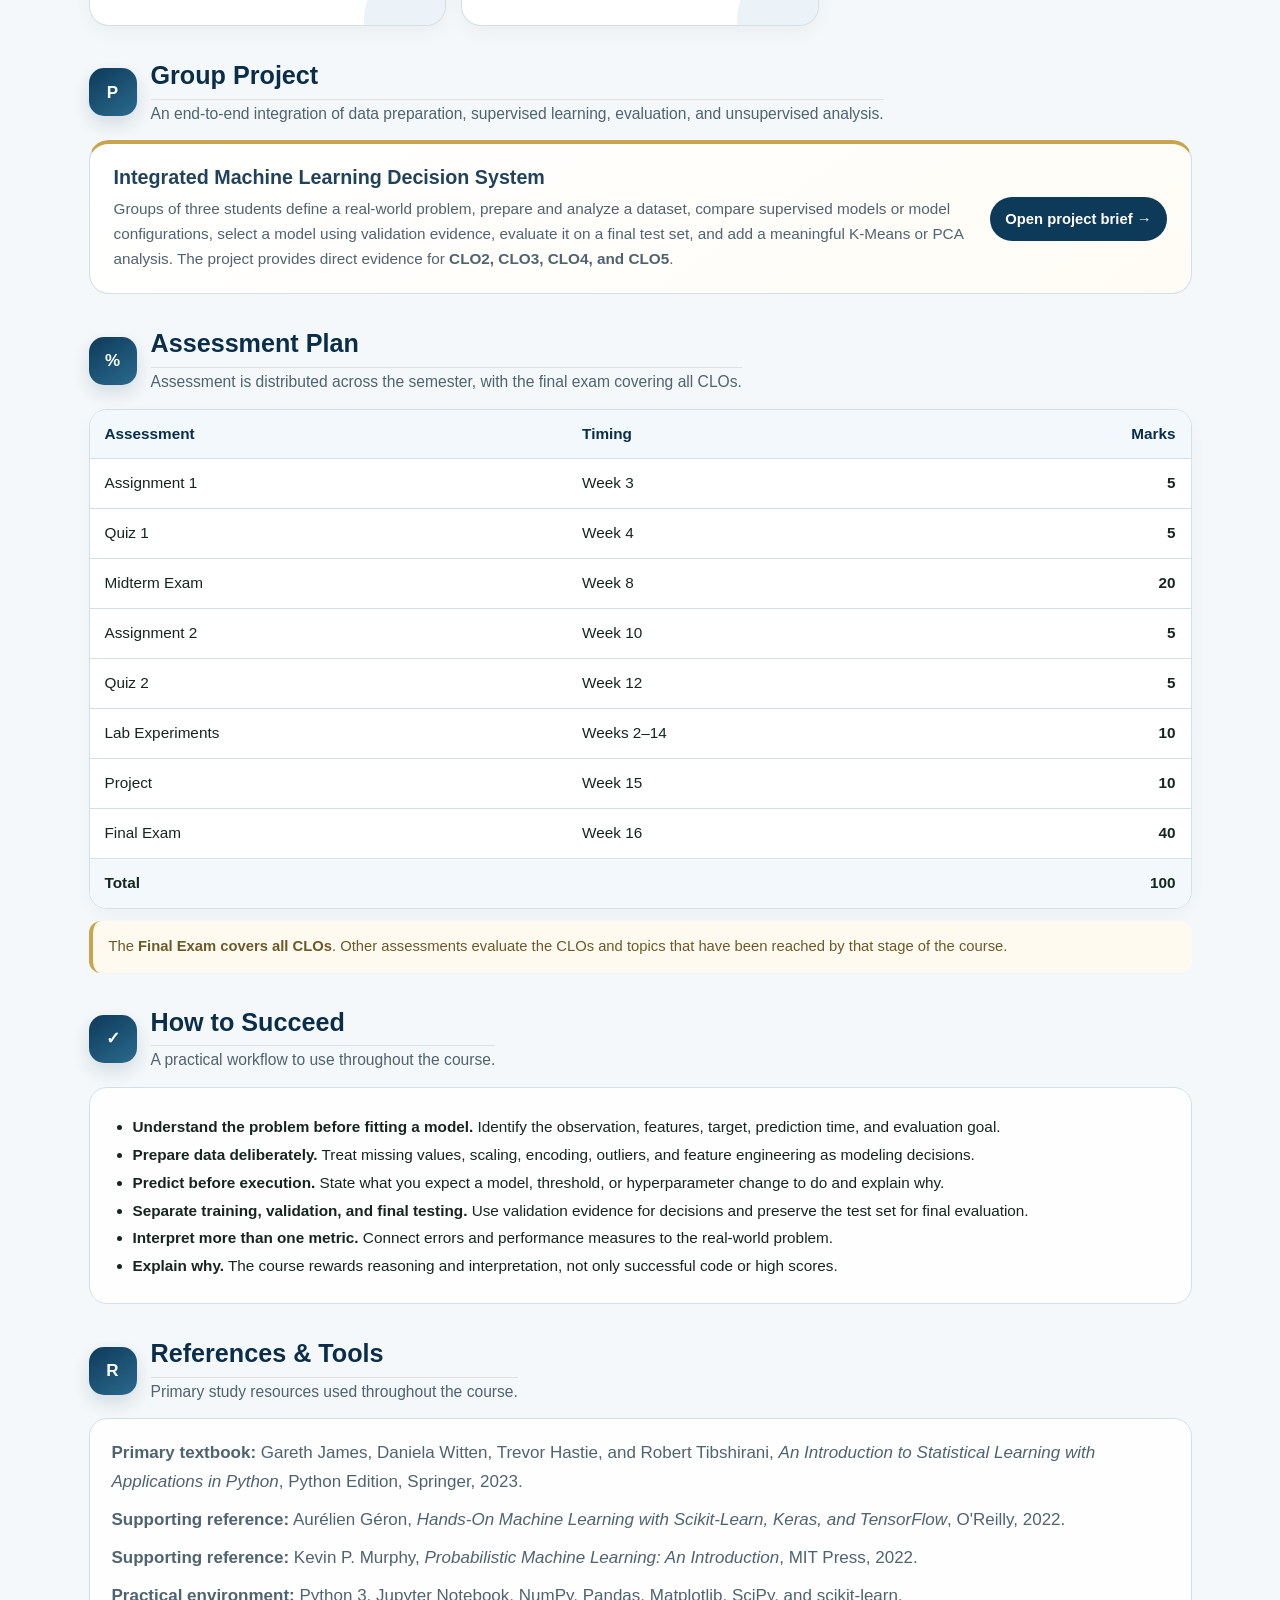
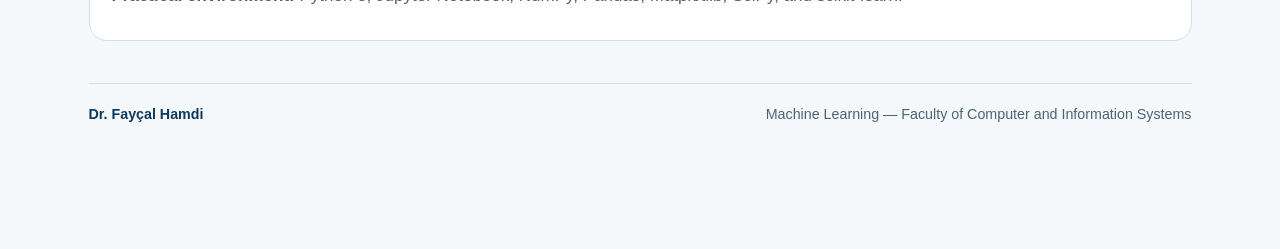
==== commit e968a40e: "minor changes in homepage" ====
--- a/index.html
+++ b/index.html
@@ -117,25 +117,24 @@
 
       <p>
         This course develops the foundations of <strong>Machine Learning (ML)</strong>
-        through data understanding, preprocessing, supervised learning, model evaluation,
-        neural networks, clustering, and dimensionality reduction.
+        by following the process from understanding and preparing data to building,
+        evaluating, and interpreting predictive models.
       </p>
 
-      <p>The course combines:</p>
+      <p>The course covers:</p>
 
       <ul>
-        <li>conceptual understanding;</li>
         <li>data analysis and preprocessing;</li>
+        <li>supervised learning methods;</li>
         <li>algorithmic and mathematical reasoning;</li>
         <li>practical implementation in Python;</li>
-        <li>experimental model comparison;</li>
-        <li>evaluation, interpretation, and decision-making.</li>
+        <li>model evaluation and experimental comparison;</li>
+        <li>neural networks, clustering, and dimensionality reduction.</li>
       </ul>
 
       <p>
-        The objective is not only to fit models, but to understand
-        <strong>how they learn, how data representation affects them, how generalization should be evaluated,
-        and how model decisions should be justified in context</strong>.
+        By the end of the course, you should be able to look beyond model accuracy and consider
+        <strong>how models learn, how data representation affects results, and how well a model generalizes to new data</strong>.
       </p>
 
       <div class="course-glance">
